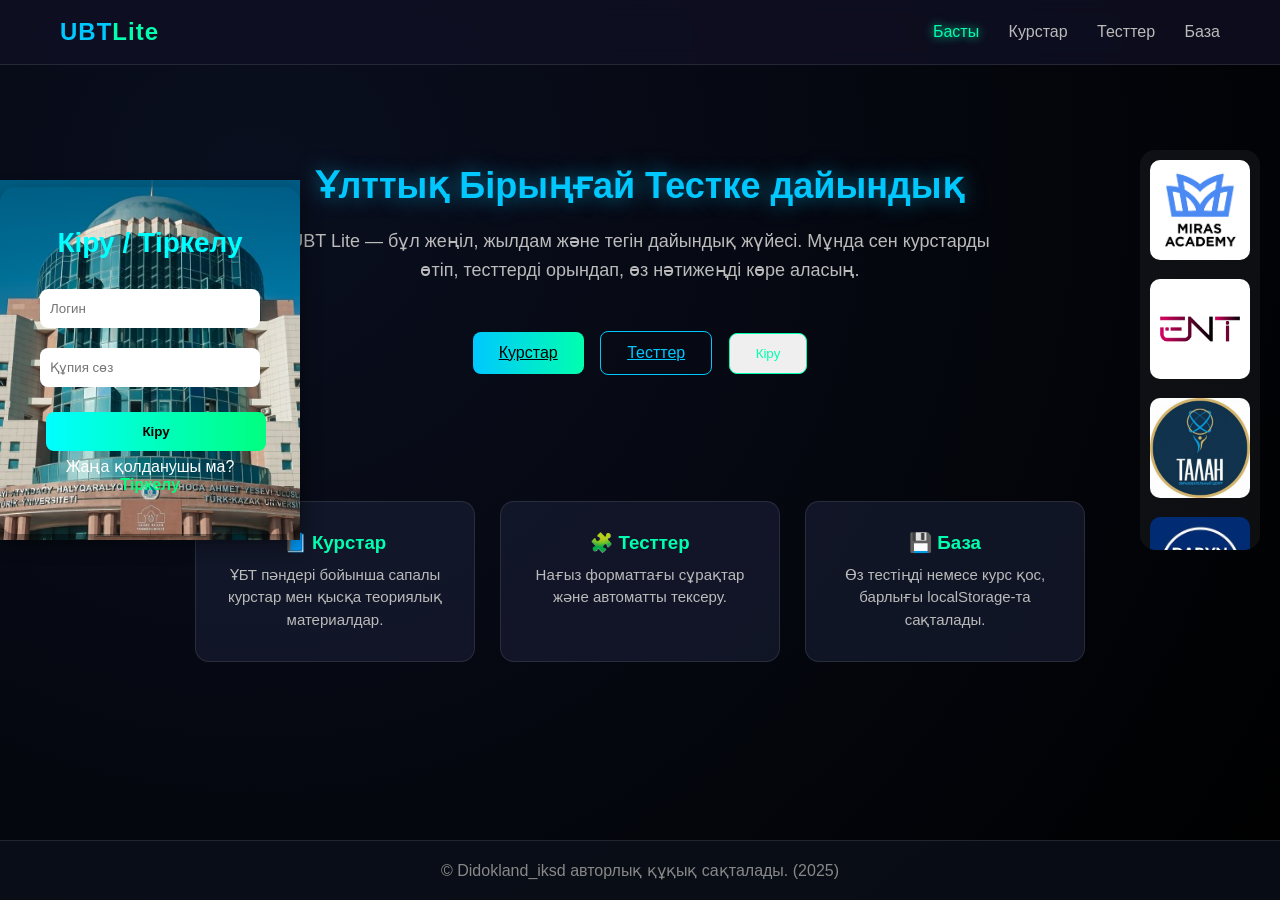
==== index.html @ 7e2ec40b "Update index.html" ====
<!DOCTYPE html>
<html lang="kk">
<head>
  <meta charset="UTF-8" />
  <meta name="viewport" content="width=device-width, initial-scale=1.0" />
  <title>ҰБТ — Жеңіл нұсқа</title>
  <link rel="stylesheet" href="style2.css" />
</head>
<body>
  <header class="navbar">
    <div class="logo">UBT<span>Lite</span></div>
    <nav>
      <a href="index.html" class="active">Басты</a>
      <a href="courses.html">Курстар</a>
      <a href="tests.html">Тесттер</a>
      <a href="database.html">База</a>
    </nav>
  </header>

  <section class="hero">
    <h1>Ұлттық Бірыңғай Тестке дайындық</h1>
    <p>UBT Lite — бұл жеңіл, жылдам және тегін дайындық жүйесі. Мұнда сен курстарды өтіп, тесттерді орындап, өз нәтижеңді көре аласың.</p>
    <div class="buttons">
      <a href="courses.html" class="btn primary">Курстар</a>
      <a href="tests.html" class="btn secondary">Тесттер</a>
      <button id="loginBtn" class="btn login">Кіру</button>
      
    </div>
  </section>

  <section class="features">
    <div class="feature-box">
      <h3>📘 Курстар</h3>
      <p>ҰБТ пәндері бойынша сапалы курстар мен қысқа теориялық материалдар.</p>
    </div>
    <div class="feature-box">
      <h3>🧩 Тесттер</h3>
      <p>Нағыз форматтағы сұрақтар және автоматты тексеру.</p>
    </div>
    <div class="feature-box">
      <h3>💾 База</h3>
      <p>Өз тестіңді немесе курс қос, барлығы localStorage-та сақталады.</p>
    </div>
  </section>
  
  <div class="bg-slider"></div>


<!-- Фоновый блок -->
<section class="login-section">
  <div class="login-card">
    <h2>Кіру / Тіркелу</h2>

    <form id="loginForm">
      <input type="text" id="loginUser" placeholder="Логин" required>
      <input type="password" id="loginPass" placeholder="Құпия сөз" required>
      <button type="submit" id="loginBtn" class="btn">Кіру</button>
    </form>

    <p>Жаңа қолданушы ма? <a href="register.html">Тіркелу</a></p>
  </div>
</section>
<div class="vertical-carousel">
  <div class="vertical-track">
    <a href="https://daryn.online/" target="_blank"><img src="img1.jpg" alt=""></a>
    <a href="https://daryn.online/" target="_blank"><img src="img2.jpg" alt=""></a>
    <a href="https://daryn.online/" target="_blank"><img src="img3.jpg" alt=""></a>
    <a href="https://daryn.online/" target="_blank"><img src="img4.jpg" alt=""></a>
    <a href="https://daryn.online/" target="_blank"><img src="img5.jpg" alt=""></a>
    <a href="#"><img src="img6.jpg" alt=""></a>
    <a href="#"><img src="img7.jpg" alt=""></a>
    <a href="#"><img src="img8.jpg" alt=""></a>
    <a href="#"><img src="img9.jpg" alt=""></a>
    <a href="#"><img src="img10.jpg" alt=""></a>
    <!-- дублируем для бесконечной прокрутки -->
    <a href="#"><img src="img1.jpg" alt=""></a>
    <a href="#"><img src="img2.jpg" alt=""></a>
  </div>
</div>
<!-- Модальное окно -->
<div id="imgModal" style="display:none; position:fixed; top:0; left:0; width:100%; height:100%; background:rgba(0,0,0,0.9); justify-content:center; align-items:center; z-index:10000;">
  <span id="closeModal" style="position:absolute; top:20px; right:30px; font-size:40px; color:#fff; cursor:pointer;">&times;</span>
  <img id="modalImg" src="" style="max-width:90%; max-height:90%; border-radius:15px;">
</div>



  <footer>
    <p>© Didokland_iksd авторлық құқық сақталады. (2025) </p>
  </footer>

  <script src="script.js"></script>


</body>
</html>
---- style2.css ----
/* ======= БАЗОВЫЙ СТИЛЬ ======= */
* {
  margin: 0;
  padding: 0;
  box-sizing: border-box;
  font-family: "Poppins", sans-serif;
}

body {
  background: radial-gradient(circle at 20% 20%, #0a0f1f, #000);
  color: #e0e0e0;
  min-height: 100vh;
  display: flex;
  flex-direction: column;
}

/* ======= НАВИГАЦИЯ ======= */
.navbar {
  display: flex;
  justify-content: space-between;
  align-items: center;
  padding: 18px 60px;
  background: rgba(15, 15, 35, 0.8);
  border-bottom: 1px solid rgba(255, 255, 255, 0.1);
  backdrop-filter: blur(10px);
}

.logo {
  font-size: 24px;
  font-weight: 600;
  color: #00c8ff;
  letter-spacing: 1px;
}

.logo span {
  color: #00ffae;
}

.navbar nav a {
  text-decoration: none;
  color: #bbb;
  margin-left: 25px;
  font-size: 16px;
  transition: 0.3s;
}

.navbar nav a:hover,
.navbar nav a.active {
  color: #00ffae;
  text-shadow: 0 0 10px #00ffae;
}

/* ======= ГЛАВНЫЙ ЭКРАН ======= */
.hero {
  text-align: center;
  padding: 100px 40px 60px;
}

.hero h1 {
  font-size: 36px;
  color: #00c8ff;
  text-shadow: 0 0 20px #00c8ff88;
  margin-bottom: 20px;
}

.hero p {
  max-width: 700px;
  margin: 0 auto 40px;
  color: #bbb;
  line-height: 1.6;
  font-size: 18px;
}

/* ======= КНОПКИ ======= */
.btn {
  display: inline-block;
  padding: 12px 26px;
  border-radius: 8px;
  margin: 6px;
  cursor: pointer;
  font-weight: 500;
  transition: all 0.3s ease;
}

.btn.primary {
  background: linear-gradient(90deg, #00c8ff, #00ffae);
  color: #000;
}

.btn.primary:hover {
  box-shadow: 0 0 20px #00ffae88;
}

.btn.secondary {
  border: 1px solid #00c8ff;
  color: #00c8ff;
}

.btn.secondary:hover {
  background: #00c8ff;
  color: #000;
  box-shadow: 0 0 15px #00c8ff;
}

.btn.login {
  border: 1px solid #00ffae;
  color: #00ffae;
}

.btn.login:hover {
  background: #00ffae;
  color: #000;
  box-shadow: 0 0 20px #00ffae;
}

/* ======= БЛОКИ ======= */
.features {
  display: flex;
  justify-content: center;
  flex-wrap: wrap;
  gap: 25px;
  padding: 60px 40px;
}

.feature-box {
  background: rgba(20, 25, 45, 0.8);
  border: 1px solid rgba(255, 255, 255, 0.1);
  border-radius: 14px;
  width: 280px;
  padding: 30px 20px;
  text-align: center;
  transition: 0.3s;
}

.feature-box:hover {
  transform: translateY(-8px);
  box-shadow: 0 0 30px #00c8ff44;
}

.feature-box h3 {
  color: #00ffae;
  margin-bottom: 10px;
}

.feature-box p {
  color: #bbb;
  font-size: 15px;
  line-height: 1.5;
}

/* ======= МОДАЛЬНОЕ ОКНО ======= */
.modal {
  display: none;
  position: fixed;
  z-index: 10;
  left: 0;
  top: 0;
  width: 100%;
  height: 100%;
  background-color: rgba(10, 10, 20, 0.8);
  justify-content: center;
  align-items: center;
}

.modal-content {
  background: #101525;
  padding: 30px;
  border-radius: 10px;
  text-align: center;
  width: 320px;
  box-shadow: 0 0 25px #00ffae33;
}

.modal-content h2 {
  margin-bottom: 10px;
  color: #00c8ff;
}

.modal-content p {
  color: #bbb;
  margin-bottom: 15px;
  font-size: 14px;
}

.modal-content input {
  width: 100%;
  padding: 10px;
  margin: 8px 0;
  border-radius: 6px;
  border: 1px solid #00c8ff;
  background: #0a0f1f;
  color: #fff;
}

.modal-buttons {
  margin-top: 10px;
}

/* ======= ПОДВАЛ ======= */
footer {
  margin-top: auto;
  text-align: center;
  padding: 20px;
  color: #888;
  border-top: 1px solid rgba(255, 255, 255, 0.1);
  background: rgba(10, 15, 25, 0.8);
}

/* ======= АДАПТИВ ======= */
@media (max-width: 768px) {
  .navbar {
    flex-direction: column;
    padding: 14px;
  }
  .features {
    flex-direction: column;
    align-items: center;
  }
  .hero h1 {
    font-size: 28px;
  }
}
/* Фоновая секция */
.login-section {
  background: url('mktu_bg.jpg') no-repeat center center/cover; /* фото университета */
  background-size: cover;
  background-position: center;
  width: 300px;
  min-height: 40vh;
  height: 300px;
  display: flex;
  position: fixed;
  top: 20%;
  justify-content: center;
  align-items: center;
  padding: 50px 0;
}

/* Карточка логина */
.login-card {
  background-size: cover;
  background-position: center;
  padding: 40px;
  border-radius: 15px;
  width: 350px;
  text-align: center;
  box-shadow: 0 8px 20px rgba(0,0,0,0.5);
  color: #fff;
}

.login-card h2 {
  color: #00ffff;
  margin-bottom: 20px;
  font-size: 28px;
}

.login-card input {
  width: 100%;
  padding: 12px 10px;
  margin: 10px 0;
  border-radius: 8px;
  border: none;
}

.login-card .btn {
  width: 100%;
  padding: 12px;
  margin-top: 15px;
  border-radius: 8px;
  border: none;
  background: linear-gradient(90deg, #00ffff, #00ff7f);
  color: #000;
  font-weight: bold;
  cursor: pointer;
  transition: 0.3s;
}

.login-card .btn:hover {
  transform: translateY(-2px);
  box-shadow: 0 6px 12px rgba(0,255,255,0.5);
}

.login-card a {
  color: #00ff7f;
  text-decoration: none;
  font-weight: bold;
}
body {
  margin: 0;
  height: 100vh;
  
}

/* Контент сайта */
.site-content {
  padding: 50px;
}
.site-content h1 {
  margin-bottom: 20px;
}

/* Вертикальная лента поверх всего */
.vertical-carousel {
  position: fixed;       /* поверх всех элементов */
  top: 150px;             /* отступ сверху */
  right: 20px;           /* отступ справа */
  width: 120px;          /* ширина ленты */
  height: 400px;         /* высота ленты */
  overflow: hidden;
  pointer-events: none;  /* клики проходят через блок */
  z-index: 9999;         /* поверх всего */
  display: flex;
  flex-direction: column;
  align-items: center;
  background: rgba(255,255,255,0.05);
  border-radius: 15px;
  padding: 10px;
}


/* Трек с картинками */
.vertical-track {
  display: flex;
  flex-direction: column;
  gap: 15px;
  animation: scroll-vertical 8s linear infinite;
}

/* Картинки */
.vertical-track img {
  width: 100px;
  height: 100px;
  border-radius: 10px;
  object-fit: cover;
}

/* Анимация вертикальной прокрутки */
@keyframes scroll-vertical {
  0% { transform: translateY(0); }
  100% { transform: translateY(-70%); } /* смещение трека вверх */
}
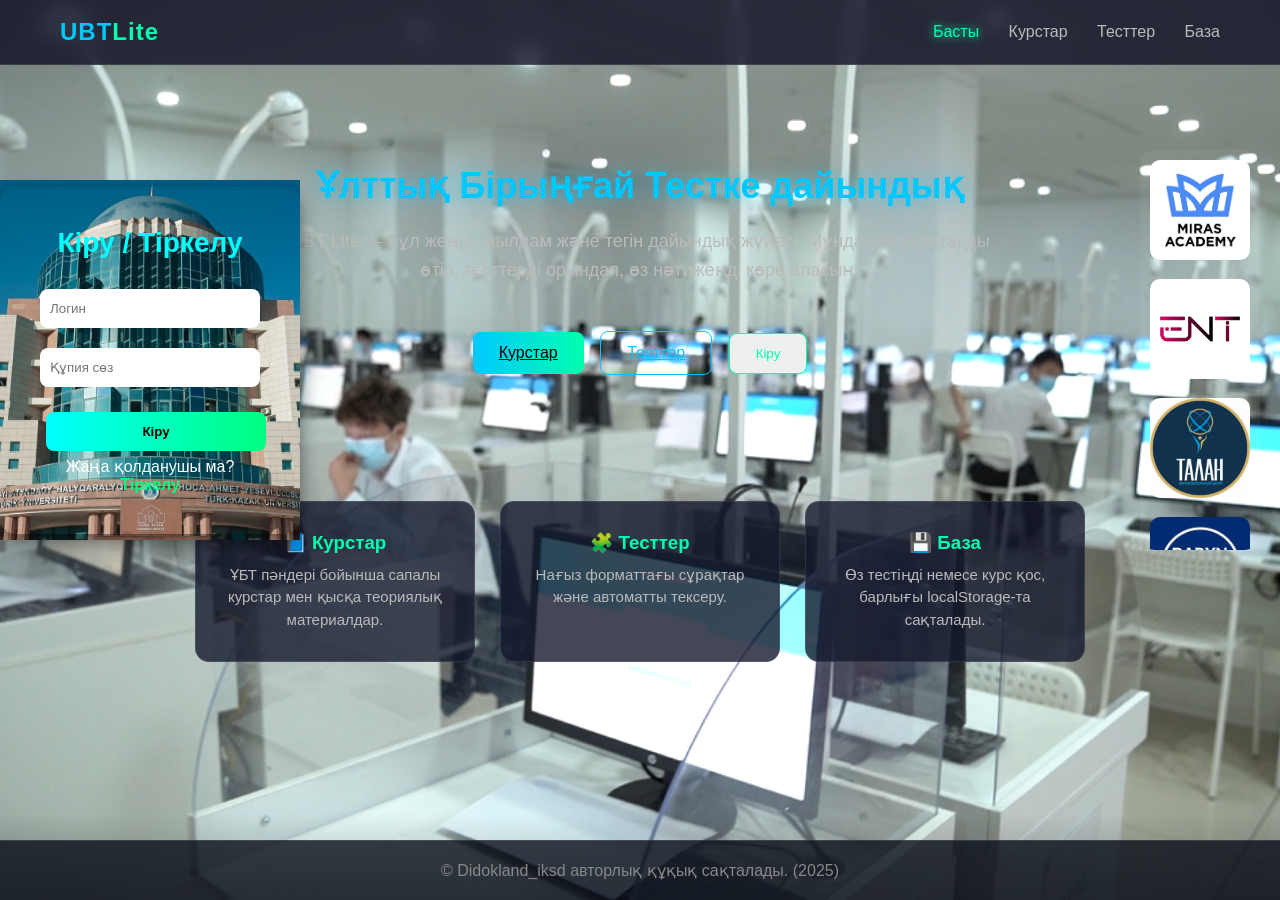
==== commit 27c859eb: "Update index.html" ====
--- a/index.html
+++ b/index.html
@@ -62,16 +62,16 @@
 </section>
 <div class="vertical-carousel">
   <div class="vertical-track">
-    <a href="https://daryn.online/" target="_blank"><img src="img1.jpg" alt=""></a>
-    <a href="https://daryn.online/" target="_blank"><img src="img2.jpg" alt=""></a>
-    <a href="https://daryn.online/" target="_blank"><img src="img3.jpg" alt=""></a>
-    <a href="https://daryn.online/" target="_blank"><img src="img4.jpg" alt=""></a>
-    <a href="https://daryn.online/" target="_blank"><img src="img5.jpg" alt=""></a>
-    <a href="#"><img src="img6.jpg" alt=""></a>
-    <a href="#"><img src="img7.jpg" alt=""></a>
-    <a href="#"><img src="img8.jpg" alt=""></a>
-    <a href="#"><img src="img9.jpg" alt=""></a>
-    <a href="#"><img src="img10.jpg" alt=""></a>
+    <a href="https://miras-edu.kz/courses/ubt" target="_blank"><img src="img1_miras.jpg" alt=""></a>
+    <a href="https://ru.freepik.com/" target="_blank"><img src="img2_enit.jpg" alt=""></a>
+    <a href="https://ent-talan-edu.kz/welcome/" target="_blank"><img src="img3_talan.jpg" alt=""></a>
+    <a href="https://daryn.online/" target="_blank"><img src="img4_daryn.jpg" alt=""></a>
+    <a href="https://dostyqbilim.kz/" target="_blank"><img src="img5_dostiq.jpg" alt=""></a>
+    <a href="https://juz40-edu.kz/"><img src="img6_juz_40.jpg" alt=""></a>
+    <a href="https://mektep.aiplus.kz/ent/kz"><img src="img7_aiplus.jpg" alt=""></a>
+    <a href="http://tesla-education.kz/ent"><img src="img8_tesla.jpg" alt=""></a>
+    <a href="https://farabi.university/news/2558?lang=kz"><img src="img9_al_farabi.jpg" alt=""></a>
+    <a href="https://www.bastauschool.kz/"><img src="img10_bastau.jpg" alt=""></a>
     <!-- дублируем для бесконечной прокрутки -->
     <a href="#"><img src="img1.jpg" alt=""></a>
     <a href="#"><img src="img2.jpg" alt=""></a>
--- a/style2.css
+++ b/style2.css
@@ -7,12 +7,16 @@
 }
 
 body {
-  background: radial-gradient(circle at 20% 20%, #0a0f1f, #000);
+  margin: 0;
+  padding: 0;
+
+  background-attachment: fixed;  /* красиво фиксируется */
   color: #e0e0e0;
   min-height: 100vh;
   display: flex;
   flex-direction: column;
 }
+
 
 /* ======= НАВИГАЦИЯ ======= */
 .navbar {
@@ -285,11 +289,6 @@
   text-decoration: none;
   font-weight: bold;
 }
-body {
-  margin: 0;
-  height: 100vh;
-  
-}
 
 /* Контент сайта */
 .site-content {
@@ -299,7 +298,7 @@
   margin-bottom: 20px;
 }
 
-/* Вертикальная лента поверх всего */
+/* Вертикальная карусель */
 .vertical-carousel {
   position: fixed;       /* поверх всех элементов */
   top: 150px;             /* отступ сверху */
@@ -307,7 +306,6 @@
   width: 120px;          /* ширина ленты */
   height: 400px;         /* высота ленты */
   overflow: hidden;
-  pointer-events: none;  /* клики проходят через блок */
   z-index: 9999;         /* поверх всего */
   display: flex;
   flex-direction: column;
@@ -316,7 +314,6 @@
   border-radius: 15px;
   padding: 10px;
 }
-
 
 /* Трек с картинками */
 .vertical-track {
@@ -332,10 +329,34 @@
   height: 100px;
   border-radius: 10px;
   object-fit: cover;
+  cursor: pointer;
+  pointer-events: auto;
+}
+
+/* Ссылки вокруг картинок */
+.vertical-track a {
+  display: block;
+  pointer-events: auto;
 }
 
 /* Анимация вертикальной прокрутки */
 @keyframes scroll-vertical {
   0% { transform: translateY(0); }
   100% { transform: translateY(-70%); } /* смещение трека вверх */
-}+}
+
+
+.bg-slider {
+    position: fixed;
+    top: 0;
+    left: 0;
+    width: 100%;
+    height: 100%;
+    background-size: cover;
+    background-position: center;
+    background-repeat: no-repeat;
+    z-index: -1;
+    transition: opacity 1s ease;
+    opacity: 1;
+}
+
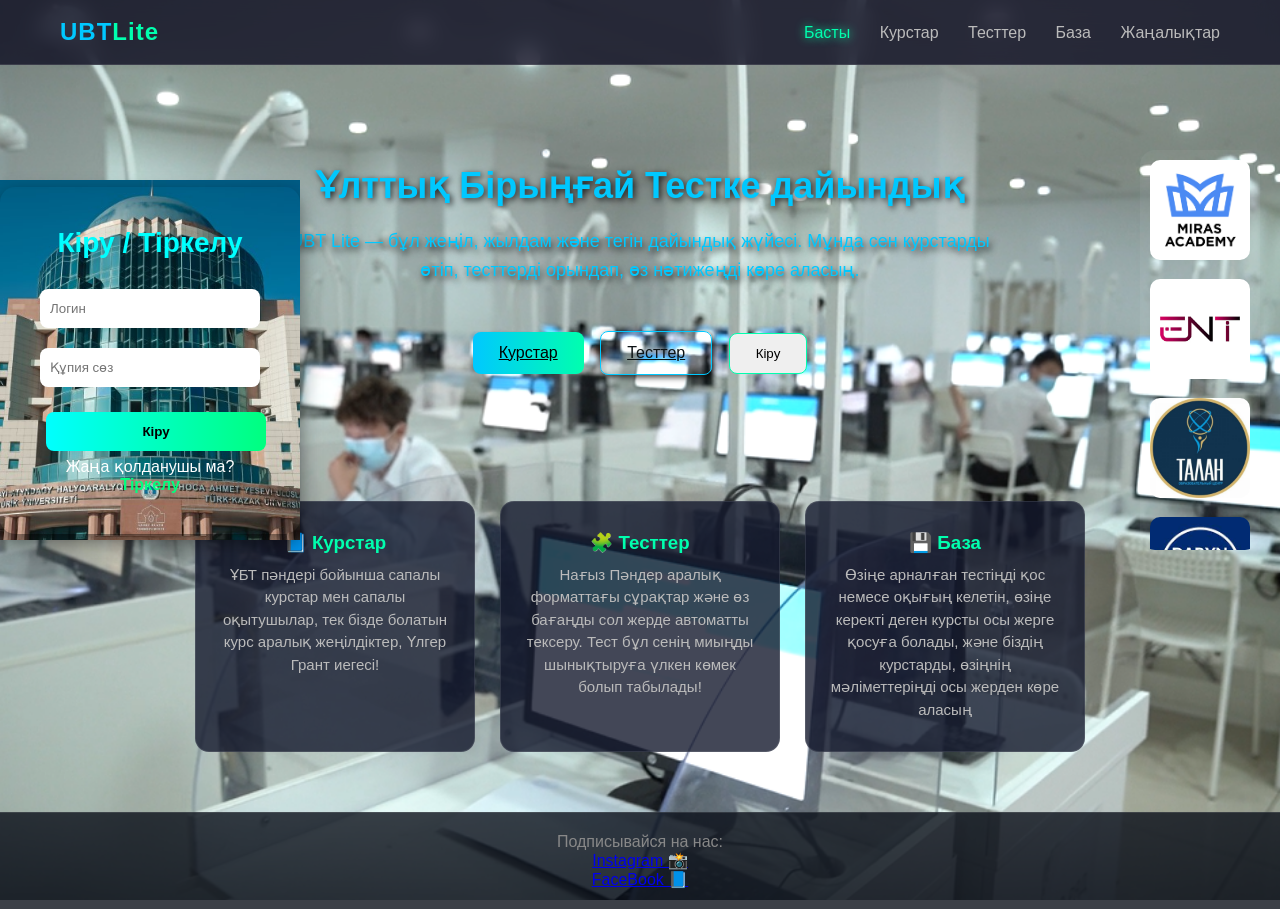
==== commit fae76caa: "Update index.html" ====
--- a/index.html
+++ b/index.html
@@ -14,6 +14,7 @@
       <a href="courses.html">Курстар</a>
       <a href="tests.html">Тесттер</a>
       <a href="database.html">База</a>
+      <a href="info.html">Жаңалықтар</a>
     </nav>
   </header>
 
@@ -31,15 +32,15 @@
   <section class="features">
     <div class="feature-box">
       <h3>📘 Курстар</h3>
-      <p>ҰБТ пәндері бойынша сапалы курстар мен қысқа теориялық материалдар.</p>
+      <p>ҰБТ пәндері бойынша сапалы курстар мен сапалы оқытушылар, тек бізде болатын курс аралық жеңілдіктер, Үлгер Грант иегесі!</p>
     </div>
     <div class="feature-box">
       <h3>🧩 Тесттер</h3>
-      <p>Нағыз форматтағы сұрақтар және автоматты тексеру.</p>
+      <p>Нағыз Пәндер аралық форматтағы сұрақтар және өз бағаңды сол жерде автоматты тексеру. Тест бұл сенің миыңды шынықтыруға үлкен көмек болып табылады!</p>
     </div>
     <div class="feature-box">
       <h3>💾 База</h3>
-      <p>Өз тестіңді немесе курс қос, барлығы localStorage-та сақталады.</p>
+      <p>Өзіңе арналған тестіңді қос немесе оқығың келетін, өзіңе керекті деген курсты осы жерге қосуға болады, және біздің курстарды, өзіңнің мәліметтеріңді осы жерден көре аласың</p>
     </div>
   </section>
   
@@ -66,12 +67,12 @@
     <a href="https://ru.freepik.com/" target="_blank"><img src="img2_enit.jpg" alt=""></a>
     <a href="https://ent-talan-edu.kz/welcome/" target="_blank"><img src="img3_talan.jpg" alt=""></a>
     <a href="https://daryn.online/" target="_blank"><img src="img4_daryn.jpg" alt=""></a>
-    <a href="https://dostyqbilim.kz/" target="_blank"><img src="img5_dostiq.jpg" alt=""></a>
-    <a href="https://juz40-edu.kz/"><img src="img6_juz_40.jpg" alt=""></a>
-    <a href="https://mektep.aiplus.kz/ent/kz"><img src="img7_aiplus.jpg" alt=""></a>
-    <a href="http://tesla-education.kz/ent"><img src="img8_tesla.jpg" alt=""></a>
-    <a href="https://farabi.university/news/2558?lang=kz"><img src="img9_al_farabi.jpg" alt=""></a>
-    <a href="https://www.bastauschool.kz/"><img src="img10_bastau.jpg" alt=""></a>
+    <a href="https://dostyq.online/ru" target="_blank"><img src="img5_dostiq.jpg" alt=""></a>
+    <a href="https://juz40-edu.kz/" target="_blank"><img src="img6_juz_40.jpg" alt=""></a>
+    <a href="https://mektep.aiplus.kz/ent/kz" target="_blank"><img src="img7_aiplus.jpg" alt=""></a>
+    <a href="http://tesla-education.kz/ent" target="_blank"><img src="img8_tesla.jpg" alt=""></a>
+    <a href="https://farabi.university/news/2558?lang=kz" target="_blank"><img src="img9_al_farabi.jpg" alt=""></a>
+    <a href="https://www.bastauschool.kz/" target="_blank"><img src="img10_bastau.jpg" alt=""></a>
     <!-- дублируем для бесконечной прокрутки -->
     <a href="#"><img src="img1.jpg" alt=""></a>
     <a href="#"><img src="img2.jpg" alt=""></a>
@@ -84,10 +85,13 @@
 </div>
 
 
-
   <footer>
-    <p>© Didokland_iksd авторлық құқық сақталады. (2025) </p>
-  </footer>
+  <p>Подписывайся на нас:</p>
+  <div class="social-icons">
+    <a href="https://www.instagram.com/ubt.books/" target="_blank">Instagram 📸</a><br>
+    <a href="https://www.facebook.com/profile.php?id=100011027178490" target="_blank">FaceBook 📘</a>
+  </div>
+</footer>
 
   <script src="script.js"></script>
 
--- a/style2.css
+++ b/style2.css
@@ -65,14 +65,18 @@
   color: #00c8ff;
   text-shadow: 0 0 20px #00c8ff88;
   margin-bottom: 20px;
+  text-shadow: 2px 2px 6px rgba(0, 0, 0, 0.8);
+
 }
 
 .hero p {
   max-width: 700px;
   margin: 0 auto 40px;
-  color: #bbb;
+  color: #00c8ff;
   line-height: 1.6;
   font-size: 18px;
+  text-shadow: 2px 4px 6px rgba(0, 0, 0, 0.8);
+;
 }
 
 /* ======= КНОПКИ ======= */
@@ -97,18 +101,21 @@
 
 .btn.secondary {
   border: 1px solid #00c8ff;
-  color: #00c8ff;
+  color: #0c1214;
+  box-shadow: 2px 2px 6px rgba(0, 0, 0, 0.8);
+
 }
 
 .btn.secondary:hover {
   background: #00c8ff;
   color: #000;
-  box-shadow: 0 0 15px #00c8ff;
+  box-shadow: 0 4px 15px #000000;
+
 }
 
 .btn.login {
   border: 1px solid #00ffae;
-  color: #00ffae;
+  color: #000000;
 }
 
 .btn.login:hover {
@@ -320,7 +327,7 @@
   display: flex;
   flex-direction: column;
   gap: 15px;
-  animation: scroll-vertical 8s linear infinite;
+  animation: scroll-vertical 12s linear infinite;
 }
 
 /* Картинки */
@@ -359,4 +366,23 @@
     transition: opacity 1s ease;
     opacity: 1;
 }
-
+.topics ul {
+  display: grid;
+  grid-template-columns: repeat(2, 1fr); /* 2 баған */
+  gap: 10px;
+  list-style: none;
+  padding: 0;
+}
+
+.topics li {
+  background: rgba(0, 0, 0, 0.3);
+  padding: 10px;
+  border-radius: 8px;
+  text-shadow: 0 0 5px #000;
+}
+.container {
+  background: rgba(0, 0, 0, 0.45);
+  padding: 25px;
+  border-radius: 14px;
+  backdrop-filter: blur(4px); /* өте әдемі эффект */
+}
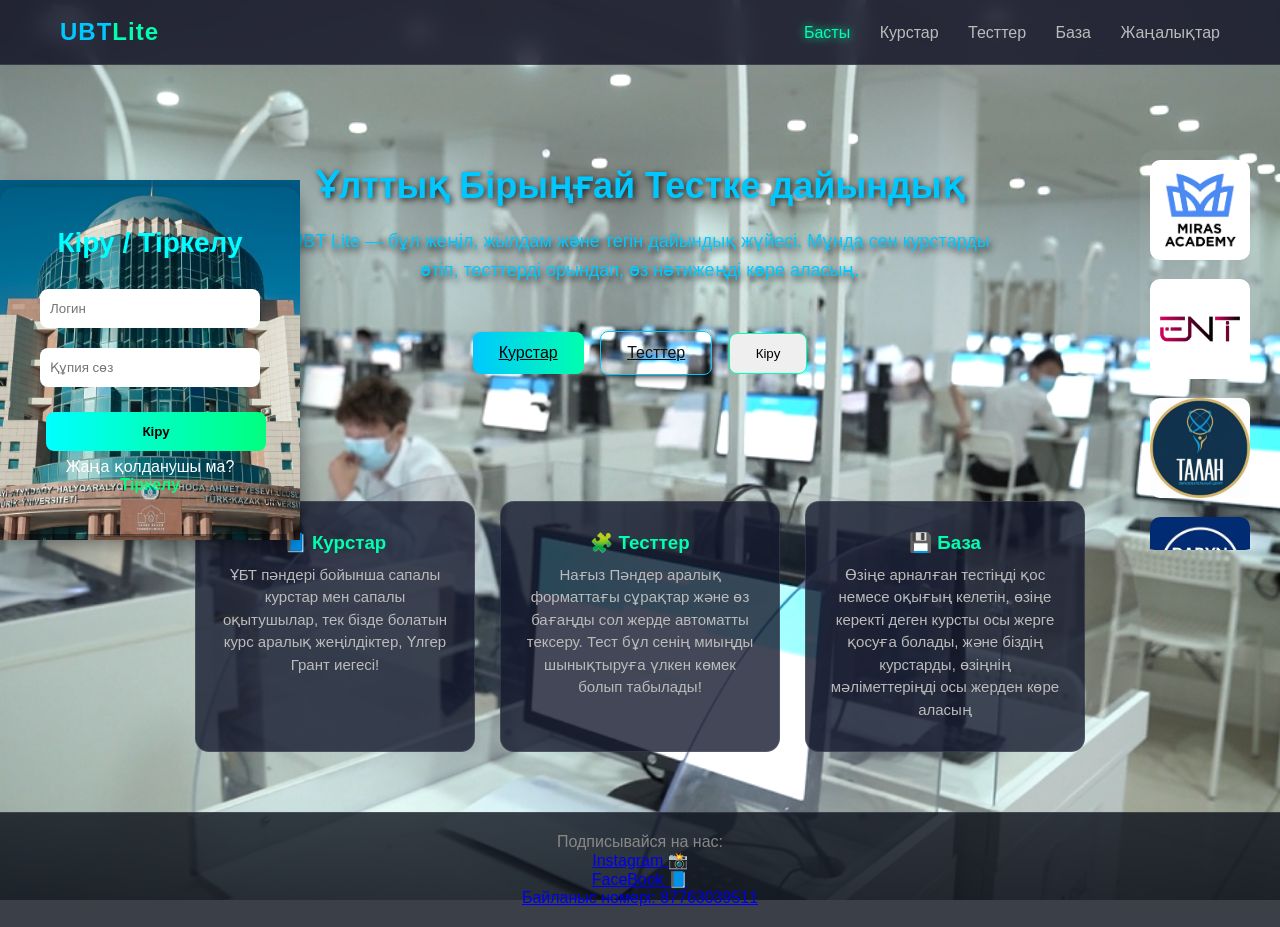
==== commit 0353e55c: "Update index.html" ====
--- a/index.html
+++ b/index.html
@@ -90,6 +90,9 @@
   <div class="social-icons">
     <a href="https://www.instagram.com/ubt.books/" target="_blank">Instagram 📸</a><br>
     <a href="https://www.facebook.com/profile.php?id=100011027178490" target="_blank">FaceBook 📘</a>
+    <br>
+
+    <a href="https://www.whatsapp.com/?lang=ru" target="_blank">Байланыс номері: 87763039511</a>
   </div>
 </footer>
 
@@ -98,3 +101,4 @@
 
 </body>
 </html>
+
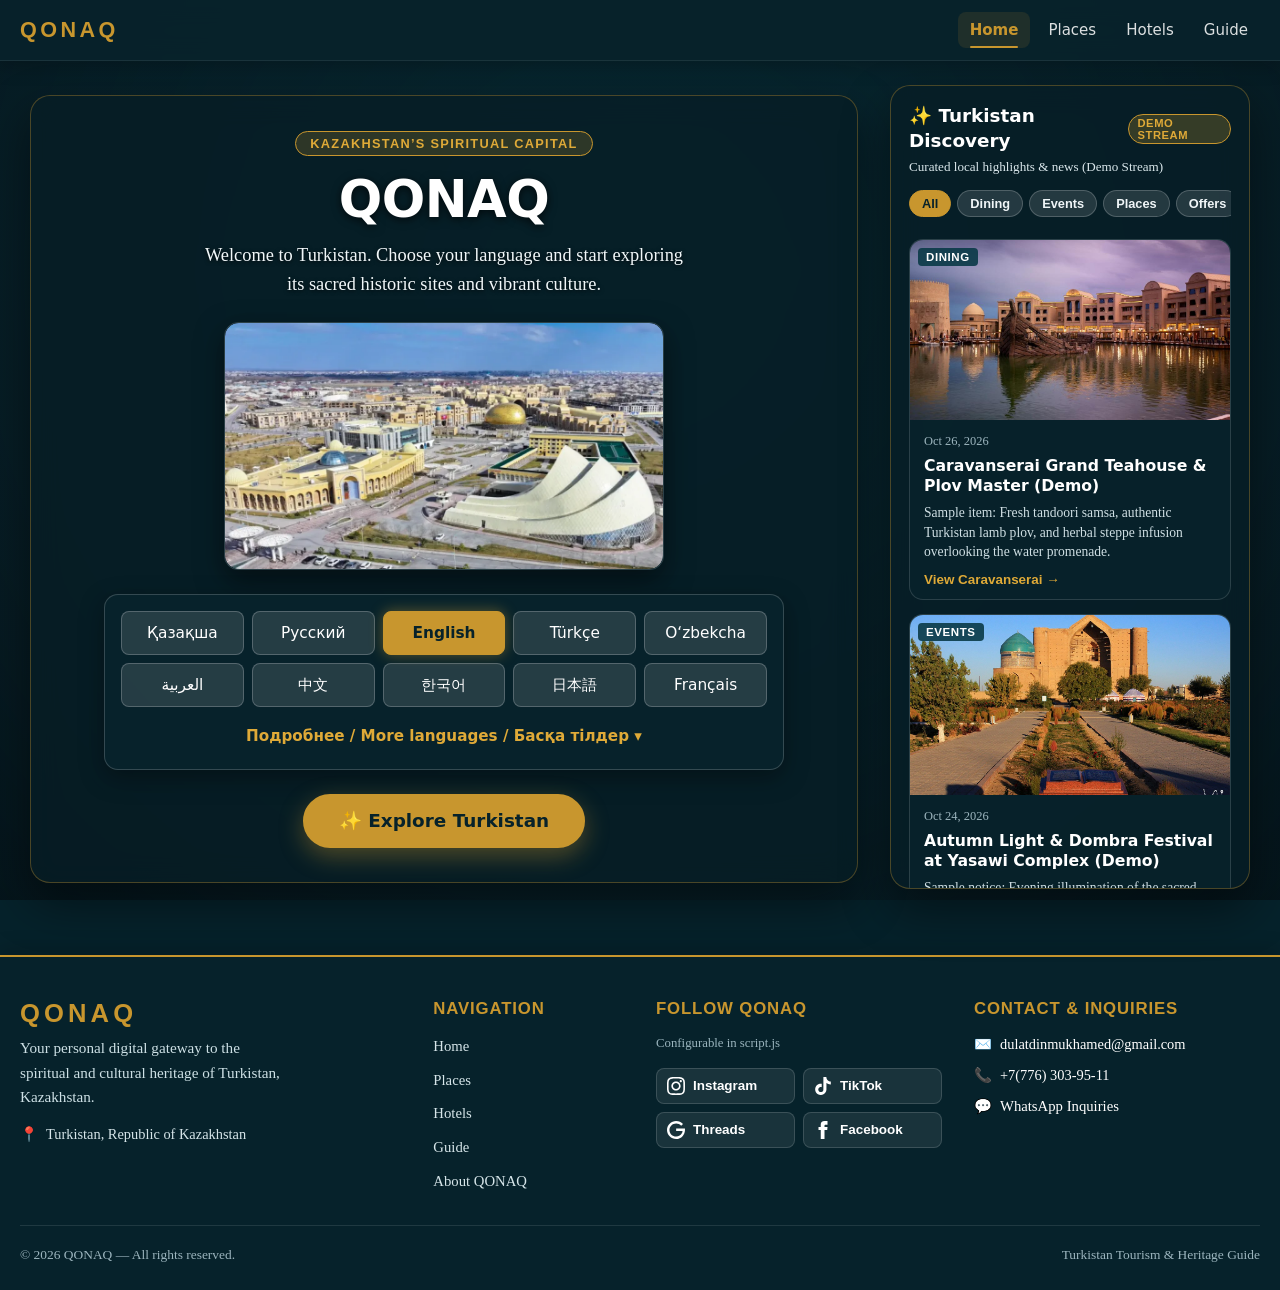
==== commit d49fc22d: "Add files via upload" ====
--- a/index.html
+++ b/index.html
@@ -1,104 +1,62 @@
-<!DOCTYPE html>
-<html lang="kk">
-<head>
-  <meta charset="UTF-8" />
-  <meta name="viewport" content="width=device-width, initial-scale=1.0" />
-  <title>ҰБТ — Жеңіл нұсқа</title>
-  <link rel="stylesheet" href="style2.css" />
-</head>
-<body>
-  <header class="navbar">
-    <div class="logo">UBT<span>Lite</span></div>
-    <nav>
-      <a href="index.html" class="active">Басты</a>
-      <a href="courses.html">Курстар</a>
-      <a href="tests.html">Тесттер</a>
-      <a href="database.html">База</a>
-      <a href="info.html">Жаңалықтар</a>
-    </nav>
-  </header>
-
-  <section class="hero">
-    <h1>Ұлттық Бірыңғай Тестке дайындық</h1>
-    <p>UBT Lite — бұл жеңіл, жылдам және тегін дайындық жүйесі. Мұнда сен курстарды өтіп, тесттерді орындап, өз нәтижеңді көре аласың.</p>
-    <div class="buttons">
-      <a href="courses.html" class="btn primary">Курстар</a>
-      <a href="tests.html" class="btn secondary">Тесттер</a>
-      <button id="loginBtn" class="btn login">Кіру</button>
-      
-    </div>
-  </section>
-
-  <section class="features">
-    <div class="feature-box">
-      <h3>📘 Курстар</h3>
-      <p>ҰБТ пәндері бойынша сапалы курстар мен сапалы оқытушылар, тек бізде болатын курс аралық жеңілдіктер, Үлгер Грант иегесі!</p>
-    </div>
-    <div class="feature-box">
-      <h3>🧩 Тесттер</h3>
-      <p>Нағыз Пәндер аралық форматтағы сұрақтар және өз бағаңды сол жерде автоматты тексеру. Тест бұл сенің миыңды шынықтыруға үлкен көмек болып табылады!</p>
-    </div>
-    <div class="feature-box">
-      <h3>💾 База</h3>
-      <p>Өзіңе арналған тестіңді қос немесе оқығың келетін, өзіңе керекті деген курсты осы жерге қосуға болады, және біздің курстарды, өзіңнің мәліметтеріңді осы жерден көре аласың</p>
-    </div>
-  </section>
-  
-  <div class="bg-slider"></div>
-
-
-<!-- Фоновый блок -->
-<section class="login-section">
-  <div class="login-card">
-    <h2>Кіру / Тіркелу</h2>
-
-    <form id="loginForm">
-      <input type="text" id="loginUser" placeholder="Логин" required>
-      <input type="password" id="loginPass" placeholder="Құпия сөз" required>
-      <button type="submit" id="loginBtn" class="btn">Кіру</button>
-    </form>
-
-    <p>Жаңа қолданушы ма? <a href="register.html">Тіркелу</a></p>
-  </div>
-</section>
-<div class="vertical-carousel">
-  <div class="vertical-track">
-    <a href="https://miras-edu.kz/courses/ubt" target="_blank"><img src="img1_miras.jpg" alt=""></a>
-    <a href="https://ru.freepik.com/" target="_blank"><img src="img2_enit.jpg" alt=""></a>
-    <a href="https://ent-talan-edu.kz/welcome/" target="_blank"><img src="img3_talan.jpg" alt=""></a>
-    <a href="https://daryn.online/" target="_blank"><img src="img4_daryn.jpg" alt=""></a>
-    <a href="https://dostyq.online/ru" target="_blank"><img src="img5_dostiq.jpg" alt=""></a>
-    <a href="https://juz40-edu.kz/" target="_blank"><img src="img6_juz_40.jpg" alt=""></a>
-    <a href="https://mektep.aiplus.kz/ent/kz" target="_blank"><img src="img7_aiplus.jpg" alt=""></a>
-    <a href="http://tesla-education.kz/ent" target="_blank"><img src="img8_tesla.jpg" alt=""></a>
-    <a href="https://farabi.university/news/2558?lang=kz" target="_blank"><img src="img9_al_farabi.jpg" alt=""></a>
-    <a href="https://www.bastauschool.kz/" target="_blank"><img src="img10_bastau.jpg" alt=""></a>
-    <!-- дублируем для бесконечной прокрутки -->
-    <a href="#"><img src="img1.jpg" alt=""></a>
-    <a href="#"><img src="img2.jpg" alt=""></a>
-  </div>
-</div>
-<!-- Модальное окно -->
-<div id="imgModal" style="display:none; position:fixed; top:0; left:0; width:100%; height:100%; background:rgba(0,0,0,0.9); justify-content:center; align-items:center; z-index:10000;">
-  <span id="closeModal" style="position:absolute; top:20px; right:30px; font-size:40px; color:#fff; cursor:pointer;">&times;</span>
-  <img id="modalImg" src="" style="max-width:90%; max-height:90%; border-radius:15px;">
-</div>
-
-
-  <footer>
-  <p>Подписывайся на нас:</p>
-  <div class="social-icons">
-    <a href="https://www.instagram.com/ubt.books/" target="_blank">Instagram 📸</a><br>
-    <a href="https://www.facebook.com/profile.php?id=100011027178490" target="_blank">FaceBook 📘</a>
-    <br>
-
-    <a href="https://www.whatsapp.com/?lang=ru" target="_blank">Байланыс номері: 87763039511</a>
-  </div>
-</footer>
-
-  <script src="script.js"></script>
-
-
-</body>
-</html>
-
+<!DOCTYPE html>
+<html lang="en">
+<head>
+  <meta charset="UTF-8">
+  <meta name="viewport" content="width=device-width, initial-scale=1">
+  <title>QONAQ — Turkistan</title>
+  <link rel="stylesheet" href="style.css">
+</head>
+<body data-screen="home">
+  <!-- Background video for Turkistan scenery on homepage -->
+  <video id="siteVideo" class="site-video" autoplay muted loop playsinline>
+    <source src="turkestanstand.mp4" type="video/mp4">
+  </video>
+
+  <!-- Dark translucent overlay over video -->
+  <div class="video-overlay" id="videoOverlay"></div>
+
+  <!-- Header: logo, 4 navigation items, language dropdown -->
+  <header class="top">
+    <a class="logo" href="#home">QONAQ</a>
+    <nav>
+      <a href="#home" data-t="home" class="nav-link"></a>
+      <a href="#places" data-t="places" class="nav-link"></a>
+      <a href="#hotels" data-t="hotels" class="nav-link"></a>
+      <a href="#guide" data-t="guide" class="nav-link"></a>
+    </nav>
+    <div class="lang">
+      <button id="langBtn" aria-haspopup="true" aria-expanded="false">
+        🌐 <span id="langName"></span> ▾
+      </button>
+      <div class="menu" id="langMenu" hidden>
+        <div id="langMain"></div>
+        <button class="more" id="langMore"></button>
+        <div id="langExtra" hidden></div>
+      </div>
+    </div>
+  </header>
+
+  <!-- Main layout container: primary screen on left, discovery feed on right -->
+  <div class="layout-wrap">
+    <main id="app" class="main-content" tabindex="-1"></main>
+    <aside id="discoveryFeed" class="discovery-aside" aria-label="News and Discovery Feed"></aside>
+  </div>
+
+  <!-- Complete social media & tourism footer -->
+  <footer id="siteFooter" class="site-footer"></footer>
+
+  <!-- Accessible Demo Notice Modal (for future booking & demo features) -->
+  <div id="demoModal" class="demo-modal" hidden role="dialog" aria-modal="true" aria-labelledby="demoModalTitle">
+    <div class="demo-modal-backdrop" id="demoModalBackdrop"></div>
+    <div class="demo-modal-dialog">
+      <button class="demo-modal-close" id="demoModalClose" aria-label="Close modal">&times;</button>
+      <div class="demo-modal-badge" id="demoModalBadge">DEMO FEATURE</div>
+      <h3 id="demoModalTitle"></h3>
+      <p id="demoModalBody"></p>
+      <div class="demo-modal-actions" id="demoModalActions"></div>
+    </div>
+  </div>
+
+  <script src="script.js"></script>
+</body>
+</html>
--- a/style.css
+++ b/style.css
@@ -0,0 +1,1675 @@
+/* ==========================================================================
+   QONAQ — Official Tourism Website Design System (Turkistan, Kazakhstan)
+   Palette: Deep Teal (#0a3a47), Turquoise (#0f5c6e), Gold (#c8962e),
+            Warm Sand (#f5f1e8), Soft Ivory (#faf8f3), White (#ffffff)
+   ========================================================================== */
+
+:root {
+  /* Brand Colors */
+  --blue: #0f5c6e;
+  --blue-light: #18778d;
+  --blue-dark: #094350;
+  --deep: #0a3a47;
+  --deep-dark: #06222b;
+  --gold: #c8962e;
+  --gold-hover: #dfaa38;
+  --gold-soft: #fbf5e7;
+  --gold-border: rgba(200, 150, 46, 0.35);
+
+  /* Neutrals */
+  --sand: #f5f1e8;
+  --sand-light: #faf8f3;
+  --sand-dark: #e8e1d3;
+  --ink: #1b282d;
+  --ink-soft: #4c5d64;
+  --ink-muted: #72828a;
+  --line: #ded8cb;
+  --line-light: #ece7db;
+  --card-bg: #ffffff;
+
+  /* Elevation Shadows */
+  --shadow-sm: 0 2px 8px rgba(10, 42, 53, 0.06);
+  --shadow-md: 0 6px 20px rgba(10, 42, 53, 0.09);
+  --shadow-lg: 0 14px 34px rgba(10, 42, 53, 0.14);
+  --shadow-glass: 0 20px 48px rgba(0, 0, 0, 0.45);
+
+  /* Radius */
+  --radius-sm: 8px;
+  --radius-md: 14px;
+  --radius-lg: 20px;
+  --radius-pill: 9999px;
+}
+
+/* Base Reset & Typography */
+*, *::before, *::after {
+  box-sizing: border-box;
+  margin: 0;
+  padding: 0;
+}
+
+html {
+  scroll-behavior: smooth;
+  font-size: 16px;
+}
+
+body {
+  font-family: Georgia, "Times New Roman", serif;
+  color: var(--ink);
+  background-color: var(--sand);
+  line-height: 1.6;
+  min-height: 100vh;
+  display: flex;
+  flex-direction: column;
+  position: relative;
+  isolation: isolate;
+  overflow-x: hidden;
+  transition: background-color 0.3s ease;
+}
+
+/* Home Screen Theme */
+body[data-screen="home"] {
+  background-color: var(--deep-dark);
+}
+
+h1, h2, h3, h4, .btn, nav, button, .tag, .badge, .feed-cat-chip {
+  font-family: "Trebuchet MS", "Lucida Grande", system-ui, sans-serif;
+}
+
+h1 {
+  font-size: clamp(2.1rem, 6vw, 3.2rem);
+  line-height: 1.15;
+  color: var(--deep);
+  margin-bottom: 12px;
+  font-weight: 700;
+  letter-spacing: -0.01em;
+}
+
+h2 {
+  font-size: clamp(1.4rem, 4vw, 1.85rem);
+  color: var(--deep);
+  margin-bottom: 16px;
+  line-height: 1.25;
+  font-weight: 700;
+}
+
+h3 {
+  font-size: 1.22rem;
+  color: var(--deep);
+  line-height: 1.35;
+  font-weight: 700;
+}
+
+p {
+  margin-bottom: 12px;
+}
+
+p:last-child {
+  margin-bottom: 0;
+}
+
+a {
+  color: var(--blue);
+  text-decoration: none;
+  transition: color 0.2s ease, opacity 0.2s ease;
+}
+
+a:hover {
+  color: var(--blue-dark);
+}
+
+img, video {
+  max-width: 100%;
+  display: block;
+}
+
+[hidden] {
+  display: none !important;
+}
+
+:focus-visible {
+  outline: 3px solid var(--gold);
+  outline-offset: 3px;
+}
+
+/* ==========================================================================
+   VIDEO BACKGROUND & READABILITY OVERLAY
+   ========================================================================== */
+
+.site-video {
+  position: fixed;
+  inset: 0;
+  width: 100%;
+  height: 100%;
+  object-fit: cover;
+  object-position: center;
+  z-index: -2;
+  pointer-events: none;
+  opacity: 0;
+  visibility: hidden;
+  transition: opacity 0.4s ease, visibility 0.4s ease;
+}
+
+.video-overlay {
+  position: fixed;
+  inset: 0;
+  z-index: -1;
+  pointer-events: none;
+  opacity: 0;
+  visibility: hidden;
+  background: radial-gradient(ellipse at 50% 30%, rgba(10, 48, 58, 0.45) 0%, rgba(8, 30, 38, 0.72) 65%, rgba(5, 20, 26, 0.92) 100%);
+  transition: opacity 0.4s ease, visibility 0.4s ease;
+}
+
+/* Video is active exclusively on the home screen */
+body[data-screen="home"] .site-video {
+  opacity: 1;
+  visibility: visible;
+}
+
+body[data-screen="home"] .video-overlay {
+  opacity: 1;
+  visibility: visible;
+}
+
+/* ==========================================================================
+   HEADER NAVIGATION
+   ========================================================================== */
+
+.top {
+  position: sticky;
+  top: 0;
+  z-index: 50;
+  display: flex;
+  align-items: center;
+  gap: 16px;
+  padding: 12px 20px;
+  background: rgba(8, 35, 43, 0.94);
+  backdrop-filter: blur(12px);
+  -webkit-backdrop-filter: blur(12px);
+  border-bottom: 1px solid rgba(255, 255, 255, 0.08);
+  box-shadow: 0 4px 20px rgba(0, 0, 0, 0.25);
+  flex-wrap: wrap;
+}
+
+.logo {
+  color: var(--gold);
+  font: 800 1.35rem "Trebuchet MS", sans-serif;
+  letter-spacing: 0.16em;
+  text-decoration: none;
+  display: inline-flex;
+  align-items: center;
+  gap: 6px;
+  transition: transform 0.2s ease, color 0.2s ease;
+}
+
+.logo:hover {
+  color: var(--gold-hover);
+  transform: scale(1.02);
+}
+
+nav {
+  display: flex;
+  gap: 6px;
+  margin-inline-start: auto;
+  align-items: center;
+  flex-wrap: wrap;
+}
+
+.nav-link {
+  color: rgba(255, 255, 255, 0.86);
+  text-decoration: none;
+  font-size: 0.94rem;
+  font-weight: 500;
+  padding: 6px 12px;
+  border-radius: var(--radius-sm);
+  transition: all 0.2s ease;
+  position: relative;
+}
+
+.nav-link:hover {
+  color: #ffffff;
+  background: rgba(255, 255, 255, 0.1);
+}
+
+.nav-link.active {
+  color: var(--gold);
+  font-weight: 700;
+  background: rgba(200, 150, 46, 0.12);
+}
+
+.nav-link.active::after {
+  content: "";
+  position: absolute;
+  bottom: 0;
+  left: 12px;
+  right: 12px;
+  height: 2px;
+  background: var(--gold);
+  border-radius: 2px;
+}
+
+/* Language Dropdown in Header */
+.lang {
+  position: relative;
+}
+
+.lang > button {
+  background: rgba(255, 255, 255, 0.12);
+  color: #ffffff;
+  border: 1px solid rgba(255, 255, 255, 0.22);
+  border-radius: var(--radius-sm);
+  padding: 6px 12px;
+  cursor: pointer;
+  font-size: 0.88rem;
+  font-weight: 600;
+  display: inline-flex;
+  align-items: center;
+  gap: 6px;
+  transition: all 0.2s ease;
+}
+
+.lang > button:hover {
+  background: rgba(255, 255, 255, 0.2);
+  border-color: rgba(255, 255, 255, 0.4);
+}
+
+.menu {
+  position: absolute;
+  inset-inline-end: 0;
+  top: calc(100% + 8px);
+  background: #ffffff;
+  color: var(--ink);
+  border-radius: var(--radius-md);
+  box-shadow: 0 12px 32px rgba(0, 0, 0, 0.28);
+  border: 1px solid var(--line);
+  min-width: 200px;
+  max-height: 70vh;
+  overflow-y: auto;
+  padding: 8px;
+  z-index: 100;
+  animation: fadeInDown 0.2s ease;
+}
+
+@keyframes fadeInDown {
+  from { opacity: 0; transform: translateY(-6px); }
+  to { opacity: 1; transform: translateY(0); }
+}
+
+.opt {
+  display: block;
+  width: 100%;
+  text-align: start;
+  background: none;
+  border: 0;
+  padding: 8px 12px;
+  cursor: pointer;
+  border-radius: var(--radius-sm);
+  font-size: 0.92rem;
+  color: var(--ink);
+  transition: background 0.15s ease, color 0.15s ease;
+}
+
+.opt:hover {
+  background: var(--sand);
+  color: var(--blue);
+}
+
+.opt.on {
+  background: var(--blue);
+  color: #ffffff;
+  font-weight: 700;
+}
+
+.more {
+  width: 100%;
+  color: var(--blue);
+  background: var(--sand);
+  border: 1px solid var(--line);
+  border-radius: var(--radius-sm);
+  padding: 7px 10px;
+  font-size: 0.85rem;
+  cursor: pointer;
+  margin: 6px 0;
+  font-weight: 600;
+}
+
+.more:hover {
+  background: var(--sand-dark);
+}
+
+/* Mobile Header Layout */
+@media (max-width: 680px) {
+  .top {
+    padding: 10px 14px;
+    gap: 10px;
+  }
+  nav {
+    order: 3;
+    flex-basis: 100%;
+    margin-top: 4px;
+    justify-content: space-around;
+    padding-top: 6px;
+    border-top: 1px solid rgba(255, 255, 255, 0.1);
+  }
+  .nav-link {
+    font-size: 0.86rem;
+    padding: 5px 8px;
+  }
+}
+
+/* ==========================================================================
+   LAYOUT WRAPPER (MAIN CONTENT + RIGHT-SIDE FEED)
+   ========================================================================== */
+
+.layout-wrap {
+  width: 100%;
+  max-width: 1260px;
+  margin: 0 auto;
+  padding: 24px 20px 48px;
+  flex: 1 0 auto;
+  display: grid;
+  grid-template-columns: minmax(0, 1fr) 360px;
+  gap: 32px;
+  align-items: start;
+}
+
+.main-content {
+  min-width: 0;
+}
+
+/* Screens */
+.screen {
+  animation: fadeIn 0.3s cubic-bezier(0.16, 1, 0.3, 1);
+}
+
+@keyframes fadeIn {
+  from { opacity: 0; transform: translateY(6px); }
+  to { opacity: 1; transform: translateY(0); }
+}
+
+/* Buttons */
+.btn {
+  display: inline-flex;
+  align-items: center;
+  justify-content: center;
+  gap: 8px;
+  background: var(--blue);
+  color: #ffffff;
+  border: 2px solid var(--blue);
+  padding: 10px 22px;
+  border-radius: var(--radius-pill);
+  text-decoration: none;
+  cursor: pointer;
+  font-size: 0.95rem;
+  font-weight: 600;
+  line-height: 1.2;
+  transition: all 0.2s ease;
+  box-shadow: var(--shadow-sm);
+}
+
+.btn:hover {
+  background: var(--blue-dark);
+  border-color: var(--blue-dark);
+  transform: translateY(-1px);
+  box-shadow: var(--shadow-md);
+  color: #ffffff;
+}
+
+.btn.big {
+  padding: 14px 34px;
+  font-size: 1.15rem;
+  background: var(--gold);
+  border-color: var(--gold);
+  color: #07222a;
+  font-weight: 700;
+  box-shadow: 0 8px 24px rgba(200, 150, 46, 0.38);
+}
+
+.btn.big:hover {
+  background: var(--gold-hover);
+  border-color: var(--gold-hover);
+  color: #05191f;
+  transform: translateY(-2px);
+  box-shadow: 0 12px 30px rgba(200, 150, 46, 0.5);
+}
+
+.btn.ghost {
+  background: transparent;
+  color: var(--blue);
+  border-color: var(--blue);
+}
+
+.btn.ghost:hover {
+  background: var(--blue);
+  color: #ffffff;
+}
+
+.btn.whatsapp {
+  background: #25d366;
+  border-color: #25d366;
+  color: #ffffff;
+}
+
+.btn.whatsapp:hover {
+  background: #1eb855;
+  border-color: #1eb855;
+  color: #ffffff;
+}
+
+.backbtn {
+  background: none;
+  border: 0;
+  color: var(--blue);
+  font-size: 0.95rem;
+  font-weight: 600;
+  cursor: pointer;
+  margin-bottom: 16px;
+  padding: 6px 0;
+  display: inline-flex;
+  align-items: center;
+  gap: 6px;
+  transition: transform 0.2s ease, color 0.2s ease;
+}
+
+.backbtn:hover {
+  color: var(--blue-dark);
+  transform: translateX(-3px);
+}
+
+[dir="rtl"] .backbtn:hover {
+  transform: translateX(3px);
+}
+
+/* Cards (Places, Hotels, Guides) */
+.card {
+  background: var(--card-bg);
+  border: 1px solid var(--line);
+  border-radius: var(--radius-md);
+  padding: 18px;
+  margin-bottom: 22px;
+  box-shadow: var(--shadow-sm);
+  transition: transform 0.25s ease, box-shadow 0.25s ease;
+}
+
+.card:hover {
+  box-shadow: var(--shadow-md);
+  transform: translateY(-2px);
+}
+
+.card h3 {
+  margin: 14px 0 6px;
+  color: var(--deep);
+  font-size: 1.3rem;
+}
+
+.card p {
+  color: var(--ink-soft);
+  margin-bottom: 14px;
+}
+
+.card .row {
+  display: flex;
+  gap: 16px;
+  align-items: center;
+  margin: 14px 0;
+  flex-wrap: wrap;
+}
+
+.qrbtn {
+  background: none;
+  border: 0;
+  padding: 0;
+  cursor: pointer;
+  width: 120px;
+  flex-shrink: 0;
+  transition: transform 0.2s ease;
+}
+
+.qrbtn:hover {
+  transform: scale(1.03);
+}
+
+.hint {
+  font-size: 0.88rem;
+  color: var(--ink-muted);
+}
+
+.badge {
+  display: inline-block;
+  background: var(--gold-soft);
+  border: 1px solid var(--gold);
+  color: #795200;
+  border-radius: var(--radius-pill);
+  padding: 3px 12px;
+  font: 600 0.78rem "Trebuchet MS", sans-serif;
+  margin: 2px 0 8px;
+  letter-spacing: 0.04em;
+}
+
+/* Image Placeholders and Hydration */
+.ph {
+  position: relative;
+  width: 100%;
+  background: var(--sand-dark);
+  border: 2px dashed var(--line);
+  border-radius: var(--radius-md);
+  overflow: hidden;
+  display: flex;
+  flex-direction: column;
+  align-items: center;
+  justify-content: center;
+  gap: 8px;
+  text-align: center;
+  padding: 12px;
+  color: var(--ink-muted);
+  font: 600 0.85rem "Trebuchet MS", sans-serif;
+}
+
+.ph svg {
+  width: 36px;
+  height: 36px;
+  stroke: var(--ink-muted);
+  fill: none;
+  stroke-width: 1.6;
+}
+
+.ph.has-img {
+  border: 0;
+  padding: 0;
+  background: #061920;
+}
+
+.ph img {
+  width: 100%;
+  height: 100%;
+  object-fit: cover;
+  display: block;
+  transition: opacity 0.3s ease;
+}
+
+.r43 { aspect-ratio: 4 / 3; }
+.r169 { aspect-ratio: 16 / 9; }
+.sq { aspect-ratio: 1 / 1; }
+
+.paybox {
+  max-width: 300px;
+  margin: 20px auto;
+}
+
+/* Map area & Pins */
+.map {
+  aspect-ratio: 4 / 3;
+  min-height: 250px;
+  position: relative;
+}
+
+.pin {
+  display: inline-flex;
+  align-items: center;
+  background: #ffffff;
+  border: 2px solid var(--blue);
+  border-radius: var(--radius-pill);
+  padding: 4px 12px;
+  font: 700 0.8rem "Trebuchet MS", sans-serif;
+  color: var(--deep);
+  box-shadow: var(--shadow-sm);
+  margin-right: 8px;
+  margin-bottom: 8px;
+}
+
+.route {
+  margin-top: 14px;
+  padding: 14px 18px;
+  border: 2px dashed var(--line);
+  border-radius: var(--radius-md);
+  background: #ffffff;
+  font: 600 0.9rem "Trebuchet MS", sans-serif;
+  color: var(--ink-soft);
+}
+
+/* Steps list (About page) */
+.steps {
+  list-style: none;
+  padding: 0;
+  counter-reset: s;
+}
+
+.steps li {
+  counter-increment: s;
+  background: #ffffff;
+  border: 1px solid var(--line);
+  border-radius: var(--radius-md);
+  padding: 16px 18px 16px 56px;
+  margin-bottom: 12px;
+  position: relative;
+  font-size: 1.02rem;
+  color: var(--ink);
+  box-shadow: var(--shadow-sm);
+}
+
+.steps li::before {
+  content: counter(s);
+  position: absolute;
+  inset-inline-start: 14px;
+  top: 14px;
+  width: 30px;
+  height: 30px;
+  border-radius: 50%;
+  background: var(--blue);
+  color: #ffffff;
+  text-align: center;
+  line-height: 30px;
+  font: 700 0.95rem sans-serif;
+}
+
+[dir="rtl"] .steps li {
+  padding: 16px 56px 16px 18px;
+}
+
+/* ==========================================================================
+   HOMEPAGE GLASS CARD & HERO CONTRAST (Fixes Readability)
+   ========================================================================== */
+
+.home {
+  text-align: center;
+  padding-top: 10px;
+}
+
+.hero-glass-card {
+  background: rgba(7, 30, 38, 0.76);
+  backdrop-filter: blur(14px);
+  -webkit-backdrop-filter: blur(14px);
+  border: 1px solid rgba(200, 150, 46, 0.35);
+  border-radius: var(--radius-lg);
+  padding: 34px 26px;
+  box-shadow: var(--shadow-glass);
+  margin-bottom: 24px;
+  text-align: center;
+  position: relative;
+}
+
+.hero-badge-tag {
+  display: inline-block;
+  background: rgba(200, 150, 46, 0.2);
+  border: 1px solid var(--gold);
+  color: var(--gold-hover);
+  border-radius: var(--radius-pill);
+  padding: 4px 14px;
+  font: 700 0.8rem "Trebuchet MS", sans-serif;
+  letter-spacing: 0.1em;
+  margin-bottom: 14px;
+  text-transform: uppercase;
+}
+
+.hero-glass-card h1 {
+  color: #ffffff;
+  margin-bottom: 12px;
+  text-shadow: 0 2px 10px rgba(0, 0, 0, 0.7);
+}
+
+.hero-desc {
+  max-width: 52ch;
+  margin: 0 auto 22px;
+  font-size: 1.15rem;
+  line-height: 1.6;
+  color: #f1f7f9;
+  text-shadow: 0 1px 4px rgba(0, 0, 0, 0.8);
+}
+
+.home-photo-box {
+  max-width: 440px;
+  margin: 0 auto 24px;
+  border-radius: var(--radius-md);
+  overflow: hidden;
+  box-shadow: 0 10px 28px rgba(0, 0, 0, 0.5);
+  border: 1px solid rgba(255, 255, 255, 0.15);
+}
+
+/* Language Panel in Hero Glass Container */
+.langpanel {
+  background: rgba(9, 36, 45, 0.85);
+  border: 1px solid rgba(255, 255, 255, 0.18);
+  border-radius: var(--radius-md);
+  padding: 16px;
+  margin: 0 auto 24px;
+  max-width: 680px;
+  box-shadow: 0 8px 24px rgba(0, 0, 0, 0.35);
+}
+
+.langgrid {
+  display: grid;
+  grid-template-columns: repeat(2, 1fr);
+  gap: 8px;
+}
+
+.langgrid.extra {
+  margin-top: 12px;
+  padding-top: 12px;
+  border-top: 1px dashed rgba(255, 255, 255, 0.18);
+}
+
+.lbtn {
+  background: rgba(255, 255, 255, 0.12);
+  color: #ffffff;
+  border: 1px solid rgba(255, 255, 255, 0.22);
+  border-radius: var(--radius-sm);
+  padding: 10px 8px;
+  font-size: 0.96rem;
+  font-weight: 500;
+  cursor: pointer;
+  min-height: 44px;
+  transition: all 0.2s ease;
+}
+
+.lbtn:hover {
+  background: rgba(255, 255, 255, 0.24);
+  border-color: var(--gold);
+}
+
+.lbtn.on {
+  background: var(--gold);
+  color: #07222a;
+  border-color: var(--gold);
+  font-weight: 700;
+  box-shadow: 0 0 14px rgba(200, 150, 46, 0.45);
+}
+
+.morebtn {
+  display: block;
+  width: 100%;
+  margin: 12px 0 0;
+  background: none;
+  border: 0;
+  color: var(--gold-hover);
+  font-size: 0.95rem;
+  font-weight: 600;
+  cursor: pointer;
+  padding: 8px;
+  transition: color 0.2s ease;
+}
+
+.morebtn:hover {
+  text-decoration: underline;
+  color: #ffffff;
+}
+
+@media (min-width: 760px) {
+  .langgrid {
+    grid-template-columns: repeat(5, 1fr);
+  }
+}
+
+/* ==========================================================================
+   GUIDE PROFILE SCREEN
+   ========================================================================== */
+
+.guide-screen {
+  animation: fadeIn 0.3s ease;
+}
+
+.guide-header-card {
+  background: #ffffff;
+  border: 1px solid var(--line);
+  border-radius: var(--radius-lg);
+  padding: 24px;
+  margin-bottom: 24px;
+  box-shadow: var(--shadow-sm);
+  display: grid;
+  grid-template-columns: 160px 1fr;
+  gap: 24px;
+  align-items: center;
+}
+
+.guide-portrait-box {
+  width: 160px;
+  height: 160px;
+  border-radius: 50%;
+  overflow: hidden;
+  border: 4px solid var(--gold);
+  box-shadow: 0 6px 20px rgba(200, 150, 46, 0.3);
+  position: relative;
+  background: var(--deep);
+  flex-shrink: 0;
+  margin: 0 auto;
+}
+
+.guide-portrait-box img {
+  width: 100%;
+  height: 100%;
+  object-fit: cover;
+}
+
+.guide-name {
+  font-size: clamp(1.5rem, 4vw, 2.1rem);
+  color: var(--deep);
+  margin-bottom: 4px;
+}
+
+.guide-role {
+  color: var(--blue);
+  font-size: 1.05rem;
+  font-weight: 600;
+  margin-bottom: 10px;
+}
+
+.guide-stats-strip {
+  display: flex;
+  gap: 12px;
+  flex-wrap: wrap;
+  margin: 14px 0 16px;
+}
+
+.guide-stat-pill {
+  display: inline-flex;
+  align-items: center;
+  gap: 6px;
+  background: var(--sand);
+  border: 1px solid var(--line);
+  border-radius: var(--radius-pill);
+  padding: 4px 12px;
+  font: 600 0.82rem "Trebuchet MS", sans-serif;
+  color: var(--deep);
+}
+
+.guide-stat-pill.verified {
+  background: #e8f7ee;
+  border-color: #27ae60;
+  color: #1e7e43;
+}
+
+.guide-stat-pill.rating {
+  background: var(--gold-soft);
+  border-color: var(--gold);
+  color: #795200;
+}
+
+.guide-actions-row {
+  display: flex;
+  gap: 12px;
+  flex-wrap: wrap;
+}
+
+/* Guide Sections */
+.guide-section {
+  background: #ffffff;
+  border: 1px solid var(--line);
+  border-radius: var(--radius-md);
+  padding: 22px;
+  margin-bottom: 22px;
+  box-shadow: var(--shadow-sm);
+}
+
+.guide-section-title {
+  display: flex;
+  align-items: center;
+  gap: 8px;
+  margin-bottom: 14px;
+  padding-bottom: 10px;
+  border-bottom: 1px solid var(--line-light);
+  color: var(--deep);
+  font-size: 1.35rem;
+}
+
+.guide-bio-text {
+  font-size: 1.02rem;
+  line-height: 1.7;
+  color: var(--ink-soft);
+}
+
+/* Languages Grid */
+.guide-langs-grid {
+  display: grid;
+  grid-template-columns: repeat(auto-fit, minmax(140px, 1fr));
+  gap: 12px;
+}
+
+.guide-lang-card {
+  background: var(--sand-light);
+  border: 1px solid var(--line);
+  border-radius: var(--radius-sm);
+  padding: 12px 14px;
+  text-align: center;
+}
+
+.guide-lang-name {
+  font-weight: 700;
+  color: var(--deep);
+  font-size: 0.98rem;
+}
+
+.guide-lang-level {
+  font-size: 0.82rem;
+  color: var(--ink-muted);
+}
+
+/* Expertise Grid */
+.guide-expertise-grid {
+  display: grid;
+  grid-template-columns: repeat(auto-fit, minmax(240px, 1fr));
+  gap: 14px;
+}
+
+.guide-expertise-card {
+  background: var(--sand-light);
+  border: 1px solid var(--line);
+  border-radius: var(--radius-md);
+  padding: 16px;
+  transition: transform 0.2s ease;
+}
+
+.guide-expertise-card:hover {
+  transform: translateY(-2px);
+  border-color: var(--gold);
+}
+
+.guide-expertise-card h4 {
+  font-size: 1.05rem;
+  color: var(--blue-dark);
+  margin-bottom: 6px;
+  display: flex;
+  align-items: center;
+  gap: 6px;
+}
+
+.guide-expertise-card p {
+  font-size: 0.9rem;
+  color: var(--ink-soft);
+}
+
+/* Tours & Itineraries */
+.guide-tour-card {
+  background: var(--sand-light);
+  border: 1px solid var(--line);
+  border-radius: var(--radius-md);
+  padding: 18px;
+  margin-bottom: 14px;
+  transition: all 0.2s ease;
+}
+
+.guide-tour-card:hover {
+  border-color: var(--blue);
+  box-shadow: var(--shadow-sm);
+}
+
+.guide-tour-header {
+  display: flex;
+  justify-content: space-between;
+  align-items: baseline;
+  flex-wrap: wrap;
+  gap: 8px;
+  margin-bottom: 6px;
+}
+
+.guide-tour-title {
+  font-size: 1.15rem;
+  color: var(--deep);
+  font-weight: 700;
+}
+
+.guide-tour-duration {
+  background: var(--deep);
+  color: #ffffff;
+  padding: 2px 10px;
+  border-radius: var(--radius-pill);
+  font: 700 0.78rem "Trebuchet MS", sans-serif;
+}
+
+.guide-tour-desc {
+  font-size: 0.94rem;
+  color: var(--ink-soft);
+  margin-bottom: 10px;
+}
+
+.guide-tour-highlights {
+  list-style: none;
+  display: flex;
+  flex-wrap: wrap;
+  gap: 6px;
+  margin-bottom: 12px;
+}
+
+.guide-tour-highlights li {
+  background: #ffffff;
+  border: 1px solid var(--line);
+  border-radius: var(--radius-pill);
+  padding: 3px 10px;
+  font: 600 0.8rem "Trebuchet MS", sans-serif;
+  color: var(--ink);
+}
+
+/* Reviews List */
+.guide-reviews-header {
+  display: flex;
+  align-items: center;
+  justify-content: space-between;
+  flex-wrap: wrap;
+  gap: 8px;
+  margin-bottom: 14px;
+}
+
+.guide-reviews-demo-badge {
+  background: var(--sand-dark);
+  color: var(--ink-soft);
+  border-radius: var(--radius-pill);
+  padding: 2px 10px;
+  font: 600 0.75rem "Trebuchet MS", sans-serif;
+}
+
+.guide-review-card {
+  background: var(--sand-light);
+  border: 1px solid var(--line);
+  border-radius: var(--radius-md);
+  padding: 14px 16px;
+  margin-bottom: 12px;
+}
+
+.guide-review-top {
+  display: flex;
+  justify-content: space-between;
+  align-items: center;
+  margin-bottom: 6px;
+}
+
+.guide-review-author {
+  font-weight: 700;
+  color: var(--deep);
+  font-size: 0.95rem;
+}
+
+.guide-review-stars {
+  color: var(--gold);
+  letter-spacing: 2px;
+  font-size: 0.9rem;
+}
+
+.guide-review-text {
+  font-style: italic;
+  font-size: 0.92rem;
+  color: var(--ink-soft);
+}
+
+@media (max-width: 680px) {
+  .guide-header-card {
+    grid-template-columns: 1fr;
+    text-align: center;
+  }
+  .guide-stats-strip, .guide-actions-row {
+    justify-content: center;
+  }
+}
+
+/* ==========================================================================
+   RIGHT-SIDE NEWS AND DISCOVERY FEED
+   ========================================================================== */
+
+.discovery-aside {
+  background: #ffffff;
+  border: 1px solid var(--line);
+  border-radius: var(--radius-lg);
+  padding: 18px;
+  box-shadow: var(--shadow-sm);
+  position: sticky;
+  top: 76px;
+  max-height: calc(100vh - 96px);
+  overflow-y: auto;
+  overflow-x: hidden;
+}
+
+/* Feed appearance on Home screen (Glass style) */
+body[data-screen="home"] .discovery-aside {
+  background: rgba(7, 30, 38, 0.82);
+  backdrop-filter: blur(14px);
+  -webkit-backdrop-filter: blur(14px);
+  border: 1px solid rgba(200, 150, 46, 0.35);
+  box-shadow: var(--shadow-glass);
+}
+
+body[data-screen="home"] .discovery-aside h3 {
+  color: #ffffff;
+}
+
+body[data-screen="home"] .feed-header-subtitle {
+  color: #dbe8ec;
+}
+
+.feed-header {
+  margin-bottom: 14px;
+}
+
+.feed-header-top {
+  display: flex;
+  align-items: center;
+  justify-content: space-between;
+  margin-bottom: 4px;
+}
+
+.feed-header h3 {
+  font-size: 1.15rem;
+  color: var(--deep);
+  display: flex;
+  align-items: center;
+  gap: 6px;
+}
+
+.feed-demo-badge {
+  background: var(--gold-soft);
+  color: #795200;
+  border: 1px solid var(--gold);
+  border-radius: var(--radius-pill);
+  padding: 2px 8px;
+  font: 700 0.7rem "Trebuchet MS", sans-serif;
+  letter-spacing: 0.05em;
+  text-transform: uppercase;
+}
+
+body[data-screen="home"] .feed-demo-badge {
+  background: rgba(200, 150, 46, 0.25);
+  color: var(--gold-hover);
+  border-color: var(--gold);
+}
+
+.feed-header-subtitle {
+  font-size: 0.82rem;
+  color: var(--ink-muted);
+  line-height: 1.4;
+}
+
+/* Category Filter Tabs */
+.feed-filters-wrap {
+  display: flex;
+  gap: 6px;
+  overflow-x: auto;
+  padding-bottom: 10px;
+  margin-bottom: 12px;
+  scrollbar-width: thin;
+}
+
+.feed-filter-btn {
+  background: var(--sand);
+  border: 1px solid var(--line);
+  color: var(--ink-soft);
+  border-radius: var(--radius-pill);
+  padding: 5px 12px;
+  font: 600 0.8rem "Trebuchet MS", sans-serif;
+  white-space: nowrap;
+  cursor: pointer;
+  transition: all 0.15s ease;
+  flex-shrink: 0;
+}
+
+.feed-filter-btn:hover {
+  background: var(--sand-dark);
+  color: var(--ink);
+}
+
+.feed-filter-btn.active {
+  background: var(--blue);
+  color: #ffffff;
+  border-color: var(--blue);
+  font-weight: 700;
+}
+
+body[data-screen="home"] .feed-filter-btn {
+  background: rgba(255, 255, 255, 0.12);
+  border-color: rgba(255, 255, 255, 0.2);
+  color: #f0f6f8;
+}
+
+body[data-screen="home"] .feed-filter-btn:hover {
+  background: rgba(255, 255, 255, 0.22);
+}
+
+body[data-screen="home"] .feed-filter-btn.active {
+  background: var(--gold);
+  color: #07222a;
+  border-color: var(--gold);
+}
+
+/* Feed Cards Stream */
+.feed-stream {
+  display: flex;
+  flex-direction: column;
+  gap: 14px;
+}
+
+.feed-card {
+  background: var(--sand-light);
+  border: 1px solid var(--line);
+  border-radius: var(--radius-md);
+  overflow: hidden;
+  display: flex;
+  flex-direction: column;
+  transition: transform 0.2s ease, box-shadow 0.2s ease;
+}
+
+.feed-card:hover {
+  transform: translateY(-2px);
+  box-shadow: var(--shadow-sm);
+}
+
+body[data-screen="home"] .feed-card {
+  background: rgba(9, 36, 45, 0.7);
+  border-color: rgba(255, 255, 255, 0.14);
+}
+
+.feed-card-media {
+  position: relative;
+  width: 100%;
+  aspect-ratio: 16 / 9;
+  background: var(--deep);
+  overflow: hidden;
+}
+
+.feed-card-media img {
+  width: 100%;
+  height: 100%;
+  object-fit: cover;
+  transition: transform 0.3s ease;
+}
+
+.feed-card:hover .feed-card-media img {
+  transform: scale(1.04);
+}
+
+.feed-cat-chip {
+  position: absolute;
+  top: 8px;
+  left: 8px;
+  background: rgba(10, 58, 71, 0.9);
+  color: #ffffff;
+  font: 700 0.72rem "Trebuchet MS", sans-serif;
+  padding: 3px 8px;
+  border-radius: 4px;
+  text-transform: uppercase;
+  letter-spacing: 0.05em;
+  backdrop-filter: blur(4px);
+}
+
+.feed-sponsored-chip {
+  position: absolute;
+  top: 8px;
+  right: 8px;
+  background: rgba(200, 150, 46, 0.92);
+  color: #1a1200;
+  font: 800 0.7rem "Trebuchet MS", sans-serif;
+  padding: 3px 8px;
+  border-radius: 4px;
+  letter-spacing: 0.05em;
+  text-transform: uppercase;
+}
+
+[dir="rtl"] .feed-cat-chip { left: auto; right: 8px; }
+[dir="rtl"] .feed-sponsored-chip { right: auto; left: 8px; }
+
+.feed-card-body {
+  padding: 12px 14px;
+  display: flex;
+  flex-direction: column;
+  flex-grow: 1;
+}
+
+.feed-date {
+  font-size: 0.78rem;
+  color: var(--ink-muted);
+  margin-bottom: 4px;
+}
+
+body[data-screen="home"] .feed-date {
+  color: #9cb5be;
+}
+
+.feed-card-title {
+  font-size: 0.98rem;
+  font-weight: 700;
+  color: var(--deep);
+  line-height: 1.3;
+  margin-bottom: 6px;
+}
+
+body[data-screen="home"] .feed-card-title {
+  color: #ffffff;
+}
+
+.feed-card-desc {
+  font-size: 0.85rem;
+  color: var(--ink-soft);
+  line-height: 1.45;
+  margin-bottom: 10px;
+  flex-grow: 1;
+}
+
+body[data-screen="home"] .feed-card-desc {
+  color: #cfdfe4;
+}
+
+.feed-card-action {
+  align-self: flex-start;
+  font: 700 0.84rem "Trebuchet MS", sans-serif;
+  color: var(--blue);
+  background: none;
+  border: 0;
+  padding: 0;
+  cursor: pointer;
+  display: inline-flex;
+  align-items: center;
+  gap: 4px;
+  transition: transform 0.15s ease, color 0.15s ease;
+}
+
+.feed-card-action:hover {
+  color: var(--blue-dark);
+  transform: translateX(2px);
+}
+
+[dir="rtl"] .feed-card-action:hover {
+  transform: translateX(-2px);
+}
+
+body[data-screen="home"] .feed-card-action {
+  color: var(--gold-hover);
+}
+
+body[data-screen="home"] .feed-card-action:hover {
+  color: #ffffff;
+}
+
+/* Mobile & Tablet Discovery Feed */
+@media (max-width: 1039px) {
+  .layout-wrap {
+    grid-template-columns: 1fr;
+    padding: 18px 16px 36px;
+    gap: 28px;
+  }
+  .discovery-aside {
+    position: static;
+    max-height: none;
+    overflow-y: visible;
+  }
+  .feed-stream {
+    display: grid;
+    grid-template-columns: repeat(auto-fit, minmax(260px, 1fr));
+    gap: 14px;
+  }
+}
+
+/* ==========================================================================
+   SOCIAL MEDIA & TOURISM FOOTER
+   ========================================================================== */
+
+.site-footer {
+  width: 100%;
+  background: var(--deep-dark);
+  color: #ffffff;
+  border-top: 2px solid var(--gold);
+  padding: 42px 20px 24px;
+  margin-top: auto;
+  box-shadow: 0 -4px 20px rgba(0, 0, 0, 0.2);
+}
+
+.footer-container {
+  max-width: 1260px;
+  margin: 0 auto;
+}
+
+.footer-main-grid {
+  display: grid;
+  grid-template-columns: 2fr 1fr 1.5fr 1.5fr;
+  gap: 32px;
+  margin-bottom: 32px;
+}
+
+.footer-brand .logo {
+  font-size: 1.6rem;
+  margin-bottom: 8px;
+  display: inline-block;
+}
+
+.footer-tagline {
+  color: #cde0e5;
+  font-size: 0.95rem;
+  line-height: 1.6;
+  max-width: 36ch;
+  margin-bottom: 14px;
+}
+
+.footer-col-title {
+  color: var(--gold);
+  font: 700 1.05rem "Trebuchet MS", sans-serif;
+  letter-spacing: 0.05em;
+  margin-bottom: 14px;
+  text-transform: uppercase;
+}
+
+.footer-nav-list, .footer-contact-list {
+  list-style: none;
+  display: flex;
+  flex-direction: column;
+  gap: 8px;
+}
+
+.footer-nav-link {
+  color: #d6e5e9;
+  font-size: 0.92rem;
+  transition: color 0.2s ease, transform 0.2s ease;
+  display: inline-block;
+}
+
+.footer-nav-link:hover {
+  color: var(--gold);
+  transform: translateX(3px);
+}
+
+[dir="rtl"] .footer-nav-link:hover {
+  transform: translateX(-3px);
+}
+
+.footer-contact-item {
+  color: #d6e5e9;
+  font-size: 0.9rem;
+  display: flex;
+  align-items: flex-start;
+  gap: 8px;
+}
+
+.footer-contact-item a {
+  color: #ffffff;
+}
+
+.footer-contact-item a:hover {
+  color: var(--gold);
+}
+
+/* Social Media Grid */
+.footer-social-wrap {
+  display: flex;
+  flex-direction: column;
+  gap: 10px;
+}
+
+.footer-social-note {
+  font-size: 0.8rem;
+  color: #9ab4bd;
+  margin-bottom: 4px;
+}
+
+.footer-social-grid {
+  display: grid;
+  grid-template-columns: repeat(2, 1fr);
+  gap: 8px;
+}
+
+.social-icon-btn {
+  display: inline-flex;
+  align-items: center;
+  gap: 8px;
+  background: rgba(255, 255, 255, 0.08);
+  border: 1px solid rgba(255, 255, 255, 0.15);
+  border-radius: var(--radius-sm);
+  padding: 8px 10px;
+  font: 600 0.84rem "Trebuchet MS", sans-serif;
+  color: #ffffff;
+  text-decoration: none;
+  transition: all 0.2s ease;
+  position: relative;
+}
+
+.social-icon-btn svg {
+  width: 18px;
+  height: 18px;
+  fill: currentColor;
+  flex-shrink: 0;
+}
+
+.social-icon-btn.is-active:hover {
+  background: var(--gold);
+  color: #07222a;
+  border-color: var(--gold);
+  transform: translateY(-2px);
+  box-shadow: 0 4px 12px rgba(200, 150, 46, 0.35);
+}
+
+.social-icon-btn.is-disabled {
+  opacity: 0.65;
+  cursor: not-allowed;
+  background: rgba(255, 255, 255, 0.04);
+  border-style: dashed;
+}
+
+.social-icon-btn .unconfigured-pill {
+  font-size: 0.68rem;
+  background: rgba(255, 255, 255, 0.12);
+  color: #b0c9d1;
+  padding: 2px 6px;
+  border-radius: 4px;
+  margin-left: auto;
+}
+
+[dir="rtl"] .social-icon-btn .unconfigured-pill {
+  margin-left: 0;
+  margin-right: auto;
+}
+
+/* Bottom Copyright Bar */
+.footer-bottom-bar {
+  border-top: 1px solid rgba(255, 255, 255, 0.1);
+  padding-top: 18px;
+  display: flex;
+  justify-content: space-between;
+  align-items: center;
+  flex-wrap: wrap;
+  gap: 12px;
+  font-size: 0.84rem;
+  color: #9cb5be;
+}
+
+@media (max-width: 900px) {
+  .footer-main-grid {
+    grid-template-columns: 1fr 1fr;
+    gap: 24px;
+  }
+}
+
+@media (max-width: 600px) {
+  .footer-main-grid {
+    grid-template-columns: 1fr;
+  }
+  .footer-bottom-bar {
+    flex-direction: column;
+    text-align: center;
+  }
+}
+
+/* ==========================================================================
+   DEMO NOTICE MODAL
+   ========================================================================== */
+
+.demo-modal {
+  position: fixed;
+  inset: 0;
+  z-index: 200;
+  display: flex;
+  align-items: center;
+  justify-content: center;
+  padding: 20px;
+}
+
+.demo-modal-backdrop {
+  position: absolute;
+  inset: 0;
+  background: rgba(4, 18, 24, 0.75);
+  backdrop-filter: blur(8px);
+  -webkit-backdrop-filter: blur(8px);
+}
+
+.demo-modal-dialog {
+  position: relative;
+  background: #ffffff;
+  border: 1px solid var(--gold);
+  border-radius: var(--radius-lg);
+  padding: 28px 24px;
+  max-width: 480px;
+  width: 100%;
+  box-shadow: var(--shadow-glass);
+  text-align: center;
+  animation: modalIn 0.25s cubic-bezier(0.16, 1, 0.3, 1);
+  z-index: 10;
+}
+
+@keyframes modalIn {
+  from { opacity: 0; transform: scale(0.95); }
+  to { opacity: 1; transform: scale(1); }
+}
+
+.demo-modal-close {
+  position: absolute;
+  top: 14px;
+  right: 14px;
+  background: none;
+  border: 0;
+  font-size: 1.5rem;
+  color: var(--ink-muted);
+  cursor: pointer;
+  line-height: 1;
+  padding: 4px;
+}
+
+[dir="rtl"] .demo-modal-close {
+  right: auto;
+  left: 14px;
+}
+
+.demo-modal-close:hover {
+  color: var(--ink);
+}
+
+.demo-modal-badge {
+  display: inline-block;
+  background: var(--gold-soft);
+  color: #795200;
+  border: 1px solid var(--gold);
+  border-radius: var(--radius-pill);
+  padding: 3px 12px;
+  font: 700 0.76rem "Trebuchet MS", sans-serif;
+  letter-spacing: 0.08em;
+  margin-bottom: 12px;
+}
+
+.demo-modal-dialog h3 {
+  color: var(--deep);
+  font-size: 1.4rem;
+  margin-bottom: 10px;
+}
+
+.demo-modal-dialog p {
+  color: var(--ink-soft);
+  font-size: 0.98rem;
+  line-height: 1.6;
+  margin-bottom: 20px;
+}
+
+.demo-modal-actions {
+  display: flex;
+  justify-content: center;
+  gap: 12px;
+  flex-wrap: wrap;
+}
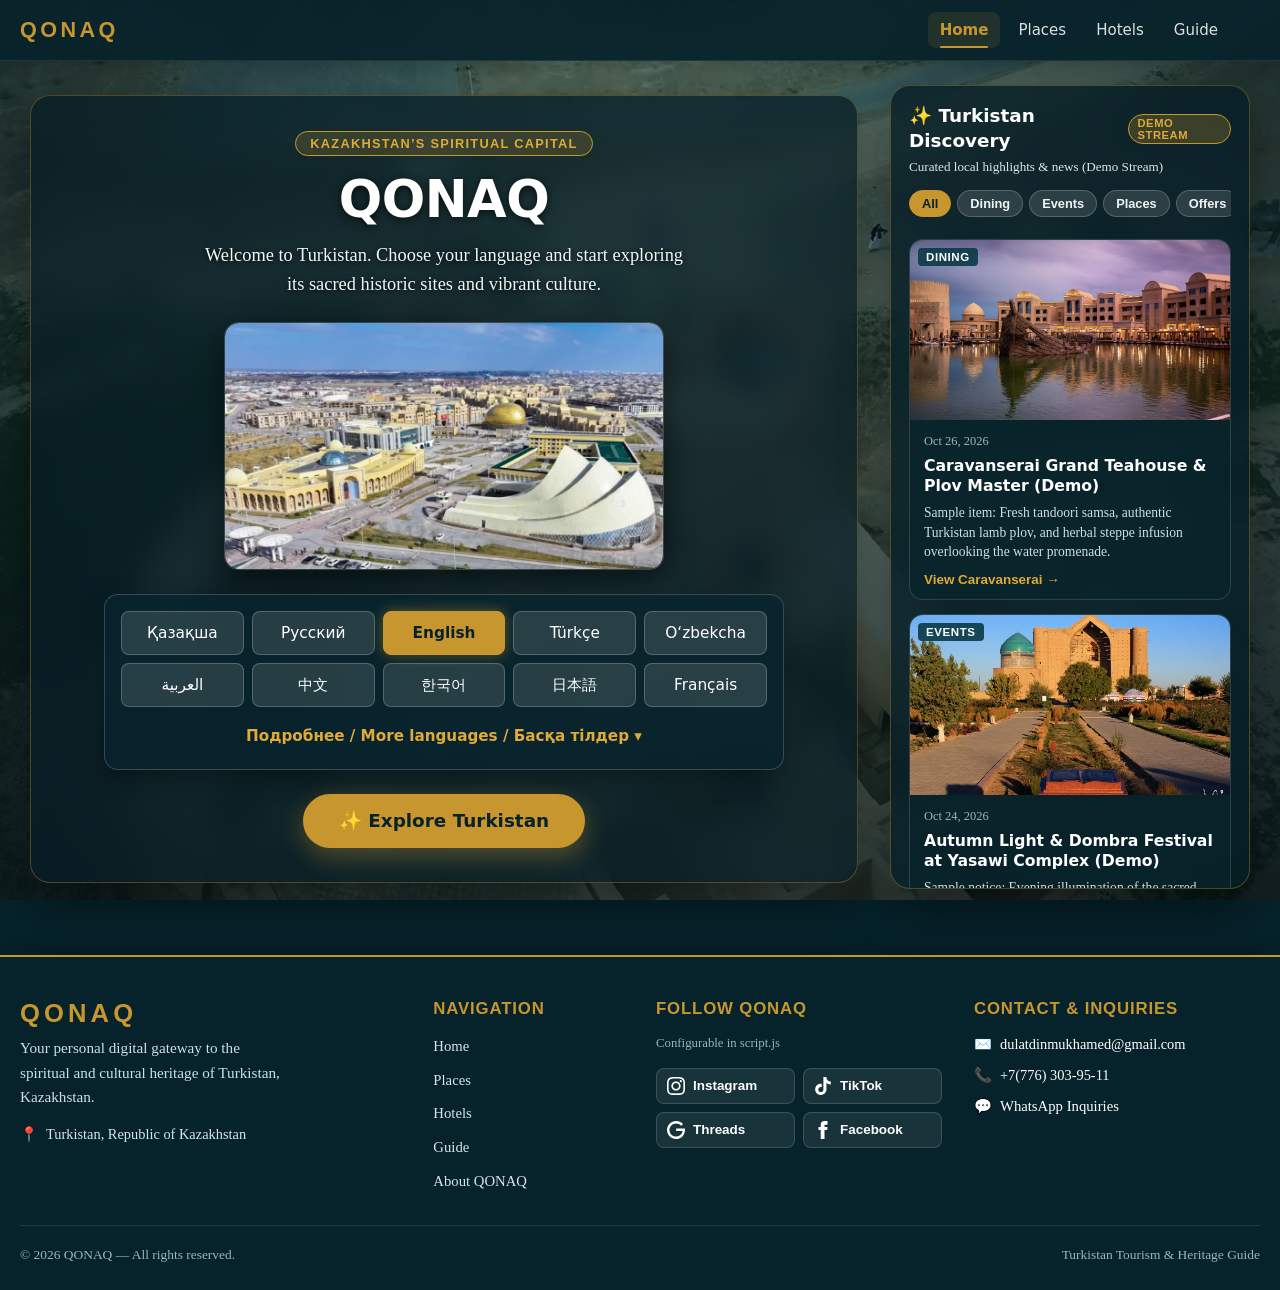
==== commit 9b38b6e3: "Update index.html" ====
--- a/index.html
+++ b/index.html
@@ -15,7 +15,7 @@
   <!-- Dark translucent overlay over video -->
   <div class="video-overlay" id="videoOverlay"></div>
 
-  <!-- Header: logo, 4 navigation items, language dropdown -->
+  <!-- Header: logo, 5 navigation items, language dropdown -->
   <header class="top">
     <a class="logo" href="#home">QONAQ</a>
     <nav>
@@ -23,6 +23,7 @@
       <a href="#places" data-t="places" class="nav-link"></a>
       <a href="#hotels" data-t="hotels" class="nav-link"></a>
       <a href="#guide" data-t="guide" class="nav-link"></a>
+      <a href="#travel-guide" data-t="travelGuide" class="nav-link"></a>
     </nav>
     <div class="lang">
       <button id="langBtn" aria-haspopup="true" aria-expanded="false">
@@ -57,6 +58,7 @@
     </div>
   </div>
 
+  <script src="guide.js"></script>
   <script src="script.js"></script>
 </body>
 </html>
